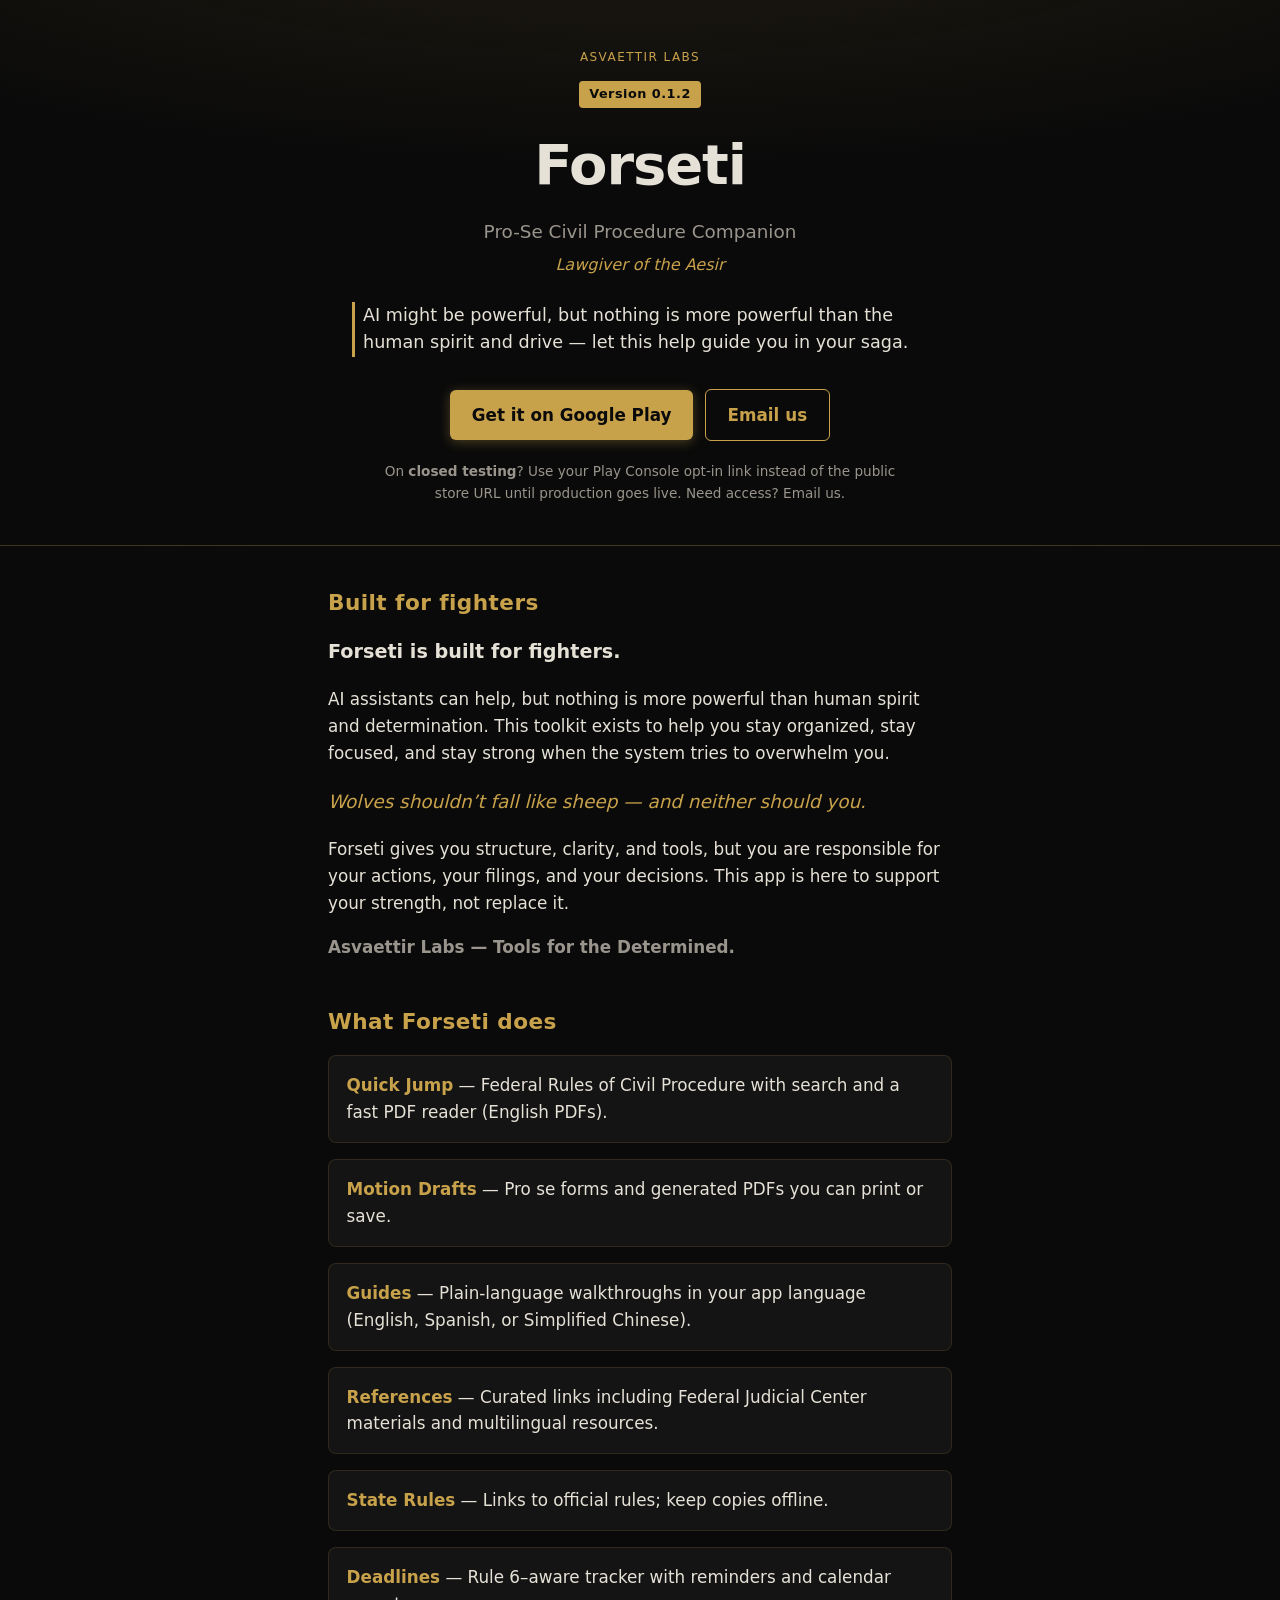
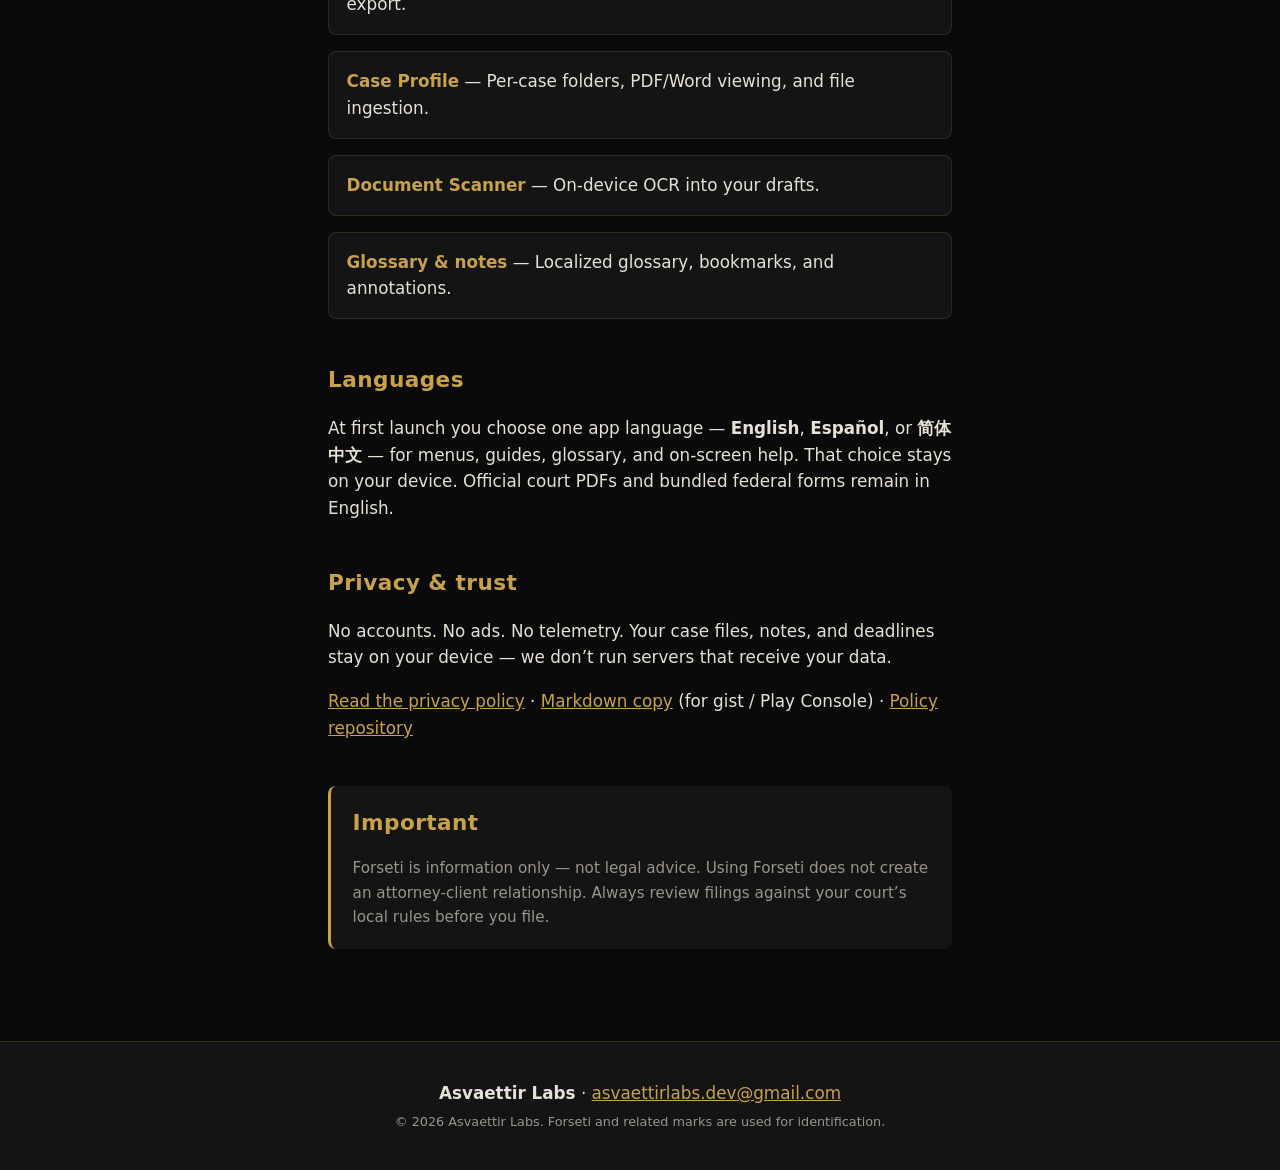
==== docs/index.html @ 3e19afb3 "Add docs/ folder for GitHub Pages (landing site)." ====
<!DOCTYPE html>
<html lang="en">
<head>
  <meta charset="utf-8" />
  <meta name="viewport" content="width=device-width, initial-scale=1" />
  <title>Forseti — Pro-Se Civil Procedure Companion | Asvaettir Labs</title>
  <meta name="description" content="Forseti 0.1.2 — Android toolkit for self-represented litigants: FRCP, motion drafts, Rule 6 deadlines, guides in English/Spanish/Chinese, and on-device OCR. No accounts. No ads. From Asvaettir Labs." />
  <meta property="og:title" content="Forseti — Pro-Se Civil Procedure Companion" />
  <meta property="og:description" content="Structure, clarity, and tools for federal civil procedure — on your device. Version 0.1.2. Asvaettir Labs." />
  <meta property="og:type" content="website" />
  <link rel="stylesheet" href="styles.css" />
</head>
<body>
  <header class="hero">
    <p class="eyebrow">Asvaettir Labs</p>
    <p class="version-badge">Version 0.1.2</p>
    <h1>Forseti</h1>
    <p class="tagline">Pro-Se Civil Procedure Companion</p>
    <p class="subtitle">Lawgiver of the Aesir</p>
    <blockquote class="motto">
      AI might be powerful, but nothing is more powerful than the human spirit and drive — let this help guide you in your saga.
    </blockquote>
    <div class="cta-row">
      <a class="btn btn-primary" href="https://play.google.com/store/apps/details?id=com.forseti">Get it on Google Play</a>
      <a class="btn btn-secondary" href="mailto:asvaettirlabs.dev@gmail.com?subject=Forseti%20%E2%80%94%20question%20or%20testing%20access">Email us</a>
    </div>
    <p class="cta-note">On <strong>closed testing</strong>? Use your Play Console opt-in link instead of the public store URL until production goes live. Need access? Email us.</p>
  </header>

  <main>
    <section class="brand" aria-labelledby="brand-heading">
      <h2 id="brand-heading">Built for fighters</h2>
      <p class="lead">Forseti is built for fighters.</p>
      <p>AI assistants can help, but nothing is more powerful than human spirit and determination. This toolkit exists to help you stay organized, stay focused, and stay strong when the system tries to overwhelm you.</p>
      <p class="pullquote">Wolves shouldn’t fall like sheep — and neither should you.</p>
      <p>Forseti gives you structure, clarity, and tools, but you are responsible for your actions, your filings, and your decisions. This app is here to support your strength, not replace it.</p>
      <p class="signoff">Asvaettir Labs — Tools for the Determined.</p>
    </section>

    <section class="features" aria-labelledby="features-heading">
      <h2 id="features-heading">What Forseti does</h2>
      <ul class="feature-grid">
        <li><strong>Quick Jump</strong> — Federal Rules of Civil Procedure with search and a fast PDF reader (English PDFs).</li>
        <li><strong>Motion Drafts</strong> — Pro se forms and generated PDFs you can print or save.</li>
        <li><strong>Guides</strong> — Plain-language walkthroughs in your app language (English, Spanish, or Simplified Chinese).</li>
        <li><strong>References</strong> — Curated links including Federal Judicial Center materials and multilingual resources.</li>
        <li><strong>State Rules</strong> — Links to official rules; keep copies offline.</li>
        <li><strong>Deadlines</strong> — Rule 6–aware tracker with reminders and calendar export.</li>
        <li><strong>Case Profile</strong> — Per-case folders, PDF/Word viewing, and file ingestion.</li>
        <li><strong>Document Scanner</strong> — On-device OCR into your drafts.</li>
        <li><strong>Glossary &amp; notes</strong> — Localized glossary, bookmarks, and annotations.</li>
      </ul>
    </section>

    <section class="languages" aria-labelledby="lang-heading">
      <h2 id="lang-heading">Languages</h2>
      <p>At first launch you choose one app language — <strong>English</strong>, <strong>Español</strong>, or <strong>简体中文</strong> — for menus, guides, glossary, and on-screen help. That choice stays on your device. Official court PDFs and bundled federal forms remain in English.</p>
    </section>

    <section class="trust" aria-labelledby="trust-heading">
      <h2 id="trust-heading">Privacy &amp; trust</h2>
      <p>No accounts. No ads. No telemetry. Your case files, notes, and deadlines stay on your device — we don’t run servers that receive your data.</p>
      <p>
        <a href="privacy-policy.html">Read the privacy policy</a>
        · <a href="privacy-policy.md">Markdown copy</a> (for gist / Play Console)
        · <a href="https://github.com/mpelletier0691-byte/asvaettir-privacy-policy">Policy repository</a>
      </p>
    </section>

    <section class="disclaimer" aria-labelledby="legal-heading">
      <h2 id="legal-heading">Important</h2>
      <p>Forseti is information only — not legal advice. Using Forseti does not create an attorney-client relationship. Always review filings against your court’s local rules before you file.</p>
    </section>
  </main>

  <footer class="site-footer">
    <p><strong>Asvaettir Labs</strong> · <a href="mailto:asvaettirlabs.dev@gmail.com">asvaettirlabs.dev@gmail.com</a></p>
    <p class="fine">© <span id="year"></span> Asvaettir Labs. Forseti and related marks are used for identification.</p>
  </footer>
  <script>
    document.getElementById("year").textContent = new Date().getFullYear();
  </script>
</body>
</html>
---- docs/styles.css ----
/* Forseti landing — matches in-app palette: charcoal, rune gold, ash white */

:root {
  --bg: #0a0a0a;
  --surface: #141414;
  --gold: #c8a24b;
  --ash-white: #e6e1d6;
  --ash-grey: #9a958c;
  --max: 42rem;
}

*,
*::before,
*::after {
  box-sizing: border-box;
}

html {
  scroll-behavior: smooth;
}

body {
  margin: 0;
  font-family: system-ui, -apple-system, "Segoe UI", Roboto, Ubuntu, Cantarell, "Noto Sans", sans-serif;
  background: var(--bg);
  color: var(--ash-white);
  line-height: 1.6;
  font-size: 1.05rem;
}

.hero {
  padding: 3rem 1.5rem 2.5rem;
  text-align: center;
  border-bottom: 1px solid rgba(200, 162, 75, 0.25);
  background: radial-gradient(ellipse 80% 50% at 50% -20%, rgba(200, 162, 75, 0.12), transparent);
}

.eyebrow {
  text-transform: uppercase;
  letter-spacing: 0.12em;
  font-size: 0.75rem;
  color: var(--gold);
  margin: 0 0 0.75rem;
}

.hero-compact {
  padding-bottom: 1.75rem;
}

.version-badge {
  display: inline-block;
  margin: 0 0 0.75rem;
  padding: 0.2rem 0.65rem;
  border-radius: 4px;
  font-size: 0.8rem;
  font-weight: 600;
  letter-spacing: 0.04em;
  color: var(--bg);
  background: var(--gold);
}

.hero h1 {
  margin: 0;
  font-size: clamp(2.5rem, 8vw, 3.5rem);
  font-weight: 700;
  letter-spacing: -0.02em;
}

.tagline {
  margin: 0.5rem 0 0;
  font-size: 1.15rem;
  color: var(--ash-grey);
}

.subtitle {
  margin: 0.35rem 0 1.5rem;
  font-style: italic;
  color: var(--gold);
  font-size: 1rem;
}

.motto {
  margin: 0 auto 2rem;
  max-width: 36rem;
  padding: 0 0.5rem;
  border: none;
  border-left: 3px solid var(--gold);
  text-align: left;
  font-size: 1.1rem;
  line-height: 1.55;
  color: var(--ash-white);
  background: transparent;
}

.cta-row {
  display: flex;
  flex-wrap: wrap;
  gap: 0.75rem;
  justify-content: center;
  align-items: center;
}

.btn {
  display: inline-block;
  padding: 0.75rem 1.35rem;
  border-radius: 6px;
  font-weight: 600;
  text-decoration: none;
  transition: transform 0.12s ease, box-shadow 0.12s ease;
}

.btn:hover {
  transform: translateY(-1px);
}

.btn-primary {
  background: var(--gold);
  color: var(--bg);
  box-shadow: 0 2px 12px rgba(200, 162, 75, 0.35);
}

.btn-secondary {
  background: transparent;
  color: var(--gold);
  border: 1px solid var(--gold);
}

.cta-note {
  margin: 1.25rem auto 0;
  max-width: 32rem;
  font-size: 0.85rem;
  color: var(--ash-grey);
}

.cta-note code {
  font-size: 0.78rem;
  color: var(--gold);
}

main {
  max-width: var(--max);
  margin: 0 auto;
  padding: 2.5rem 1.5rem 3rem;
}

section {
  margin-bottom: 2.75rem;
}

section h2 {
  margin: 0 0 1rem;
  font-size: 1.35rem;
  color: var(--gold);
  letter-spacing: 0.02em;
}

.lead {
  font-size: 1.2rem;
  font-weight: 600;
  margin-top: 0;
}

.pullquote {
  font-size: 1.15rem;
  font-style: italic;
  color: var(--gold);
  margin: 1.25rem 0;
}

.signoff {
  margin-bottom: 0;
  font-weight: 600;
  color: var(--ash-grey);
}

.feature-grid {
  list-style: none;
  padding: 0;
  margin: 0;
  display: grid;
  gap: 1rem;
}

.feature-grid li {
  padding: 1rem 1.1rem;
  background: var(--surface);
  border-radius: 8px;
  border: 1px solid rgba(200, 162, 75, 0.15);
}

.feature-grid strong {
  color: var(--gold);
}

.trust a,
.site-footer a {
  color: var(--gold);
}

.trust a:hover,
.site-footer a:hover {
  text-decoration: underline;
}

.disclaimer {
  padding: 1.25rem 1.35rem;
  background: var(--surface);
  border-radius: 8px;
  border-left: 3px solid var(--gold);
}

.disclaimer p {
  margin: 0;
  font-size: 0.95rem;
  color: var(--ash-grey);
}

.site-footer {
  text-align: center;
  padding: 2rem 1.5rem;
  border-top: 1px solid rgba(200, 162, 75, 0.2);
  background: var(--surface);
}

.site-footer p {
  margin: 0.35rem 0;
}

.fine {
  font-size: 0.8rem;
  color: var(--ash-grey);
}

.policy-meta {
  margin: 0.5rem 0 1rem;
  font-size: 0.9rem;
  color: var(--ash-grey);
}

.back-link {
  color: var(--gold);
  text-decoration: none;
  font-weight: 600;
}

.back-link:hover {
  text-decoration: underline;
}

.policy h2 {
  margin: 1.75rem 0 0.65rem;
  font-size: 1.1rem;
  color: var(--gold);
}

.policy ul {
  margin: 0.5rem 0 1rem;
  padding-left: 1.25rem;
}

.policy li {
  margin-bottom: 0.35rem;
}

.disclaimer-inline {
  margin-top: 2rem;
  padding: 1rem 1.1rem;
  background: var(--surface);
  border-radius: 8px;
  border-left: 3px solid var(--gold);
  font-size: 0.95rem;
  color: var(--ash-grey);
}
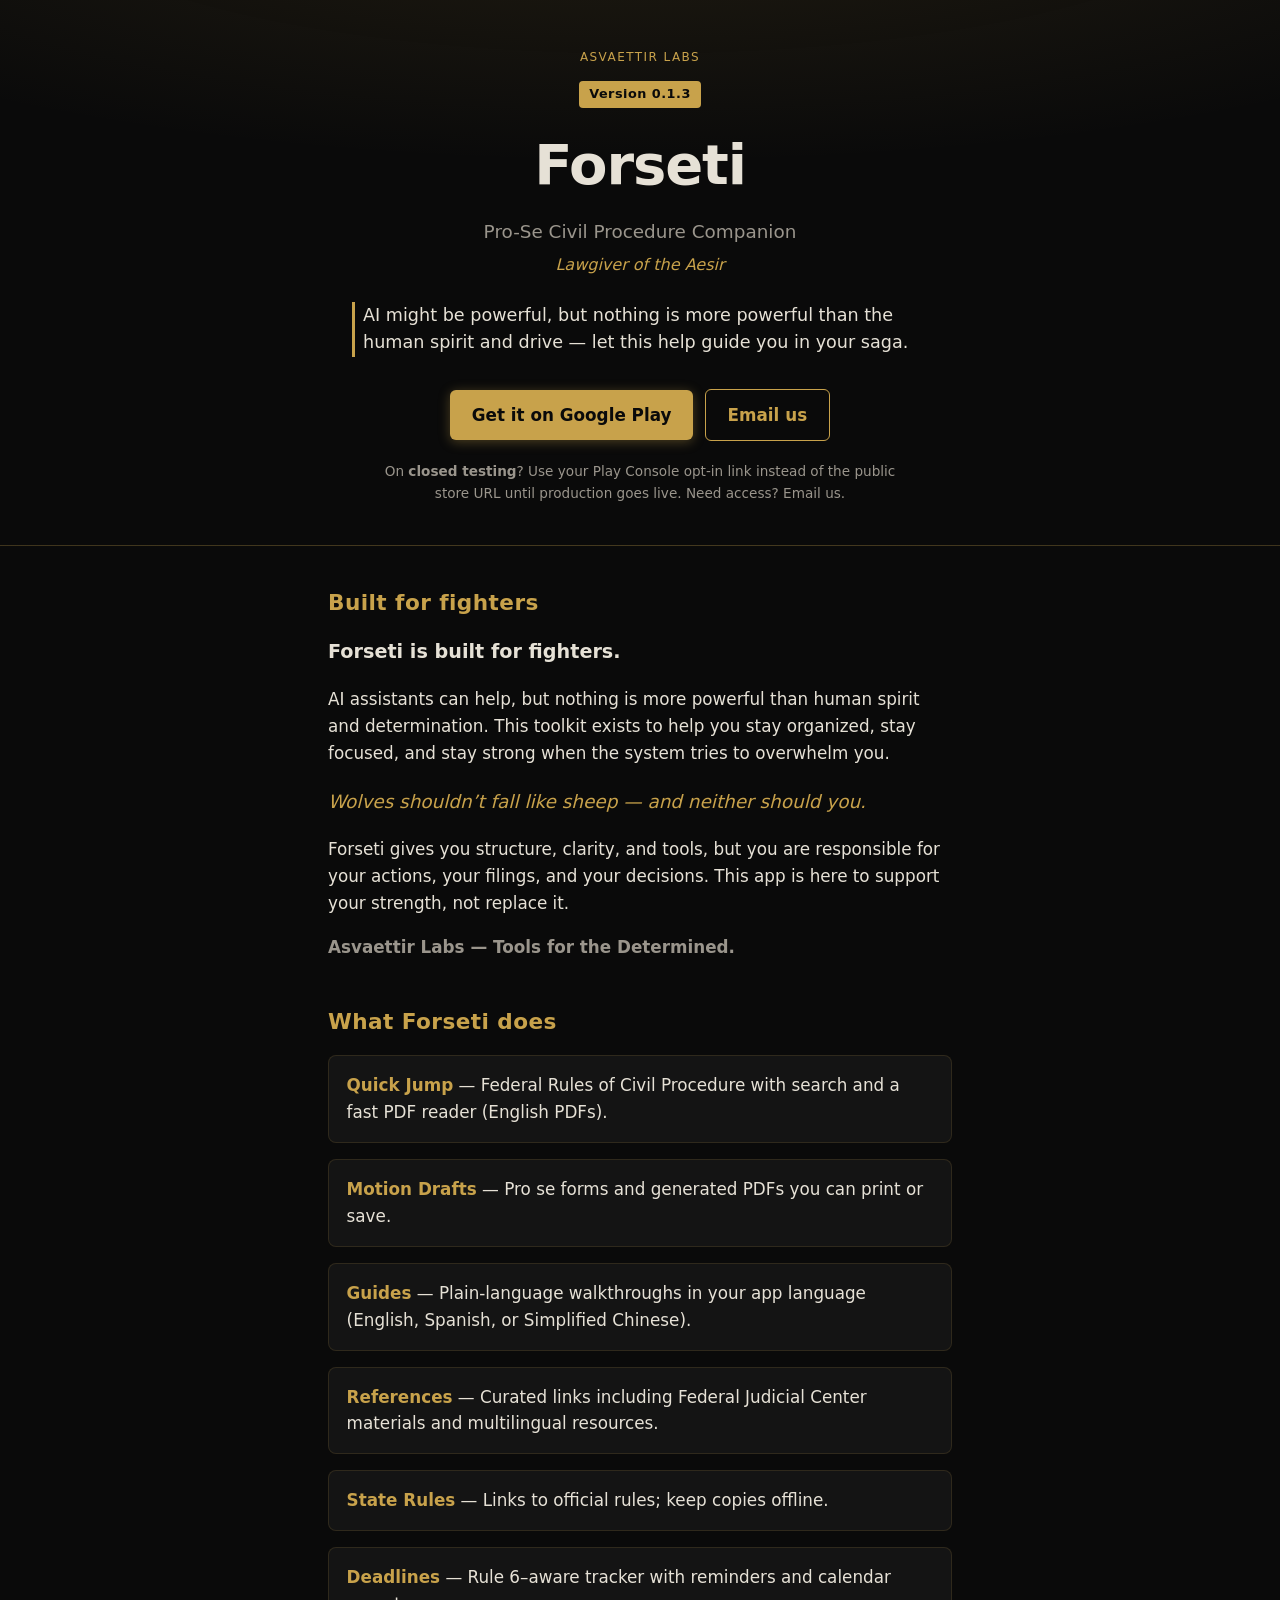
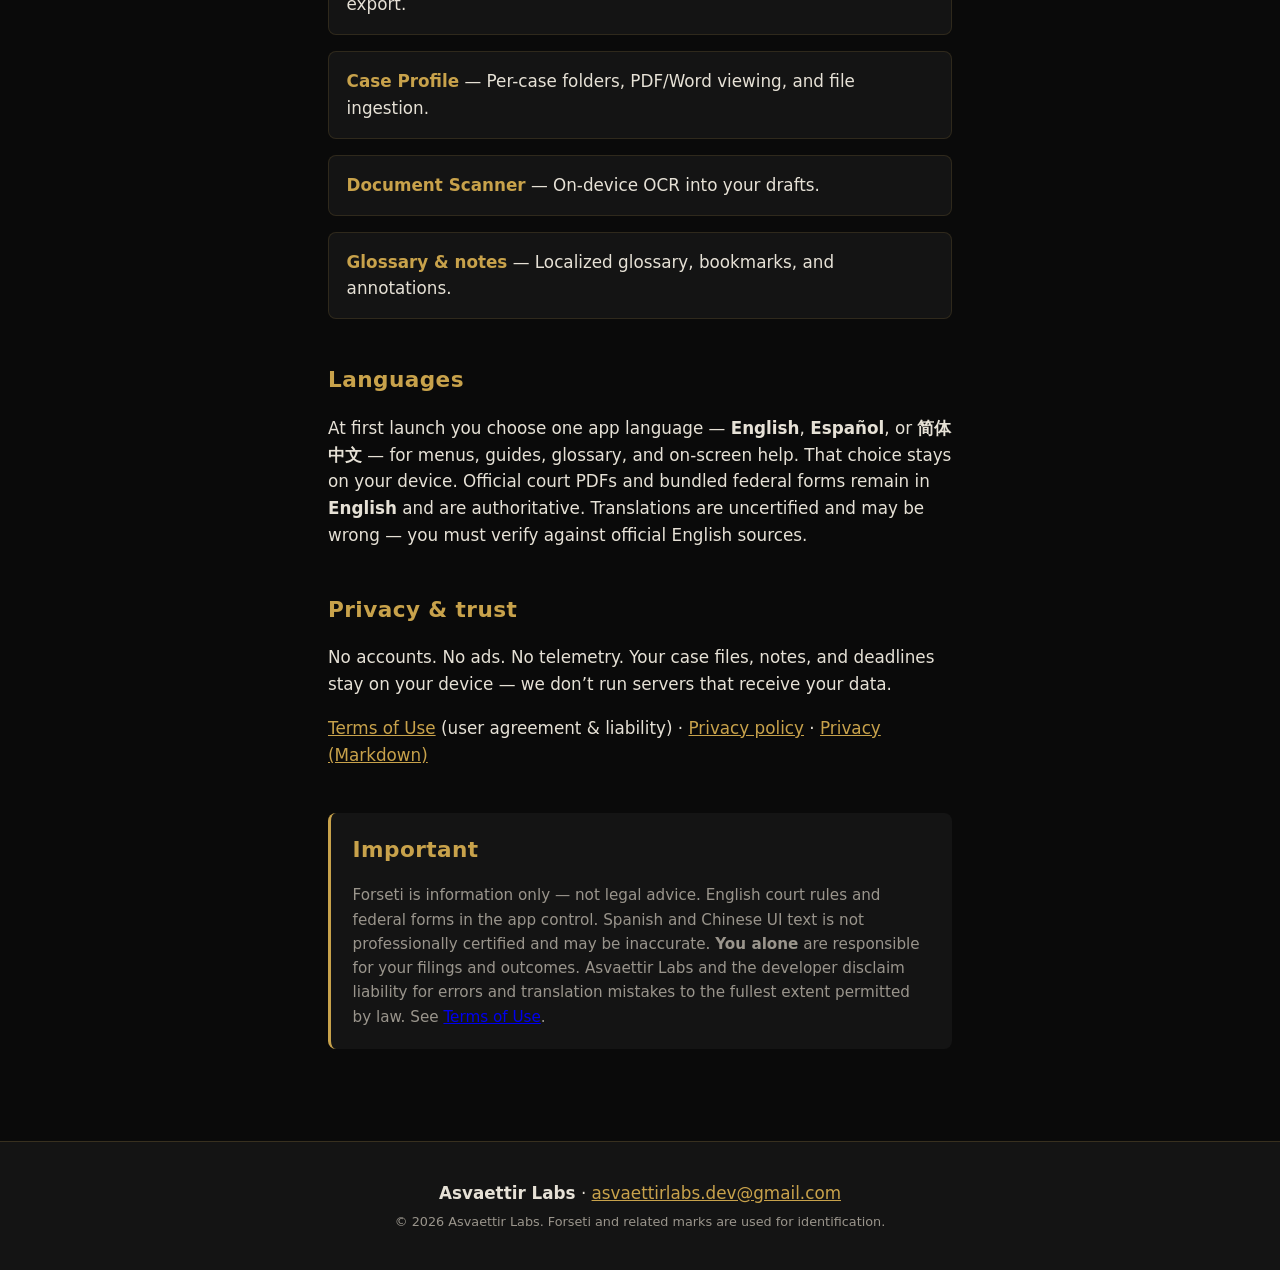
==== commit 8a6c1afd: "Legal: translation disclaimer, Terms of Use, privacy update (0.1.3)." ====
--- a/docs/index.html
+++ b/docs/index.html
@@ -13,7 +13,7 @@
 <body>
   <header class="hero">
     <p class="eyebrow">Asvaettir Labs</p>
-    <p class="version-badge">Version 0.1.2</p>
+    <p class="version-badge">Version 0.1.3</p>
     <h1>Forseti</h1>
     <p class="tagline">Pro-Se Civil Procedure Companion</p>
     <p class="subtitle">Lawgiver of the Aesir</p>
@@ -54,22 +54,22 @@
 
     <section class="languages" aria-labelledby="lang-heading">
       <h2 id="lang-heading">Languages</h2>
-      <p>At first launch you choose one app language — <strong>English</strong>, <strong>Español</strong>, or <strong>简体中文</strong> — for menus, guides, glossary, and on-screen help. That choice stays on your device. Official court PDFs and bundled federal forms remain in English.</p>
+      <p>At first launch you choose one app language — <strong>English</strong>, <strong>Español</strong>, or <strong>简体中文</strong> — for menus, guides, glossary, and on-screen help. That choice stays on your device. Official court PDFs and bundled federal forms remain in <strong>English</strong> and are authoritative. Translations are uncertified and may be wrong — you must verify against official English sources.</p>
     </section>
 
     <section class="trust" aria-labelledby="trust-heading">
       <h2 id="trust-heading">Privacy &amp; trust</h2>
       <p>No accounts. No ads. No telemetry. Your case files, notes, and deadlines stay on your device — we don’t run servers that receive your data.</p>
       <p>
-        <a href="privacy-policy.html">Read the privacy policy</a>
-        · <a href="privacy-policy.md">Markdown copy</a> (for gist / Play Console)
-        · <a href="https://github.com/mpelletier0691-byte/asvaettir-privacy-policy">Policy repository</a>
+        <a href="terms-of-use.html">Terms of Use</a> (user agreement &amp; liability)
+        · <a href="privacy-policy.html">Privacy policy</a>
+        · <a href="privacy-policy.md">Privacy (Markdown)</a>
       </p>
     </section>
 
     <section class="disclaimer" aria-labelledby="legal-heading">
       <h2 id="legal-heading">Important</h2>
-      <p>Forseti is information only — not legal advice. Using Forseti does not create an attorney-client relationship. Always review filings against your court’s local rules before you file.</p>
+      <p>Forseti is information only — not legal advice. English court rules and federal forms in the app control. Spanish and Chinese UI text is not professionally certified and may be inaccurate. <strong>You alone</strong> are responsible for your filings and outcomes. Asvaettir Labs and the developer disclaim liability for errors and translation mistakes to the fullest extent permitted by law. See <a href="terms-of-use.html">Terms of Use</a>.</p>
     </section>
   </main>
 
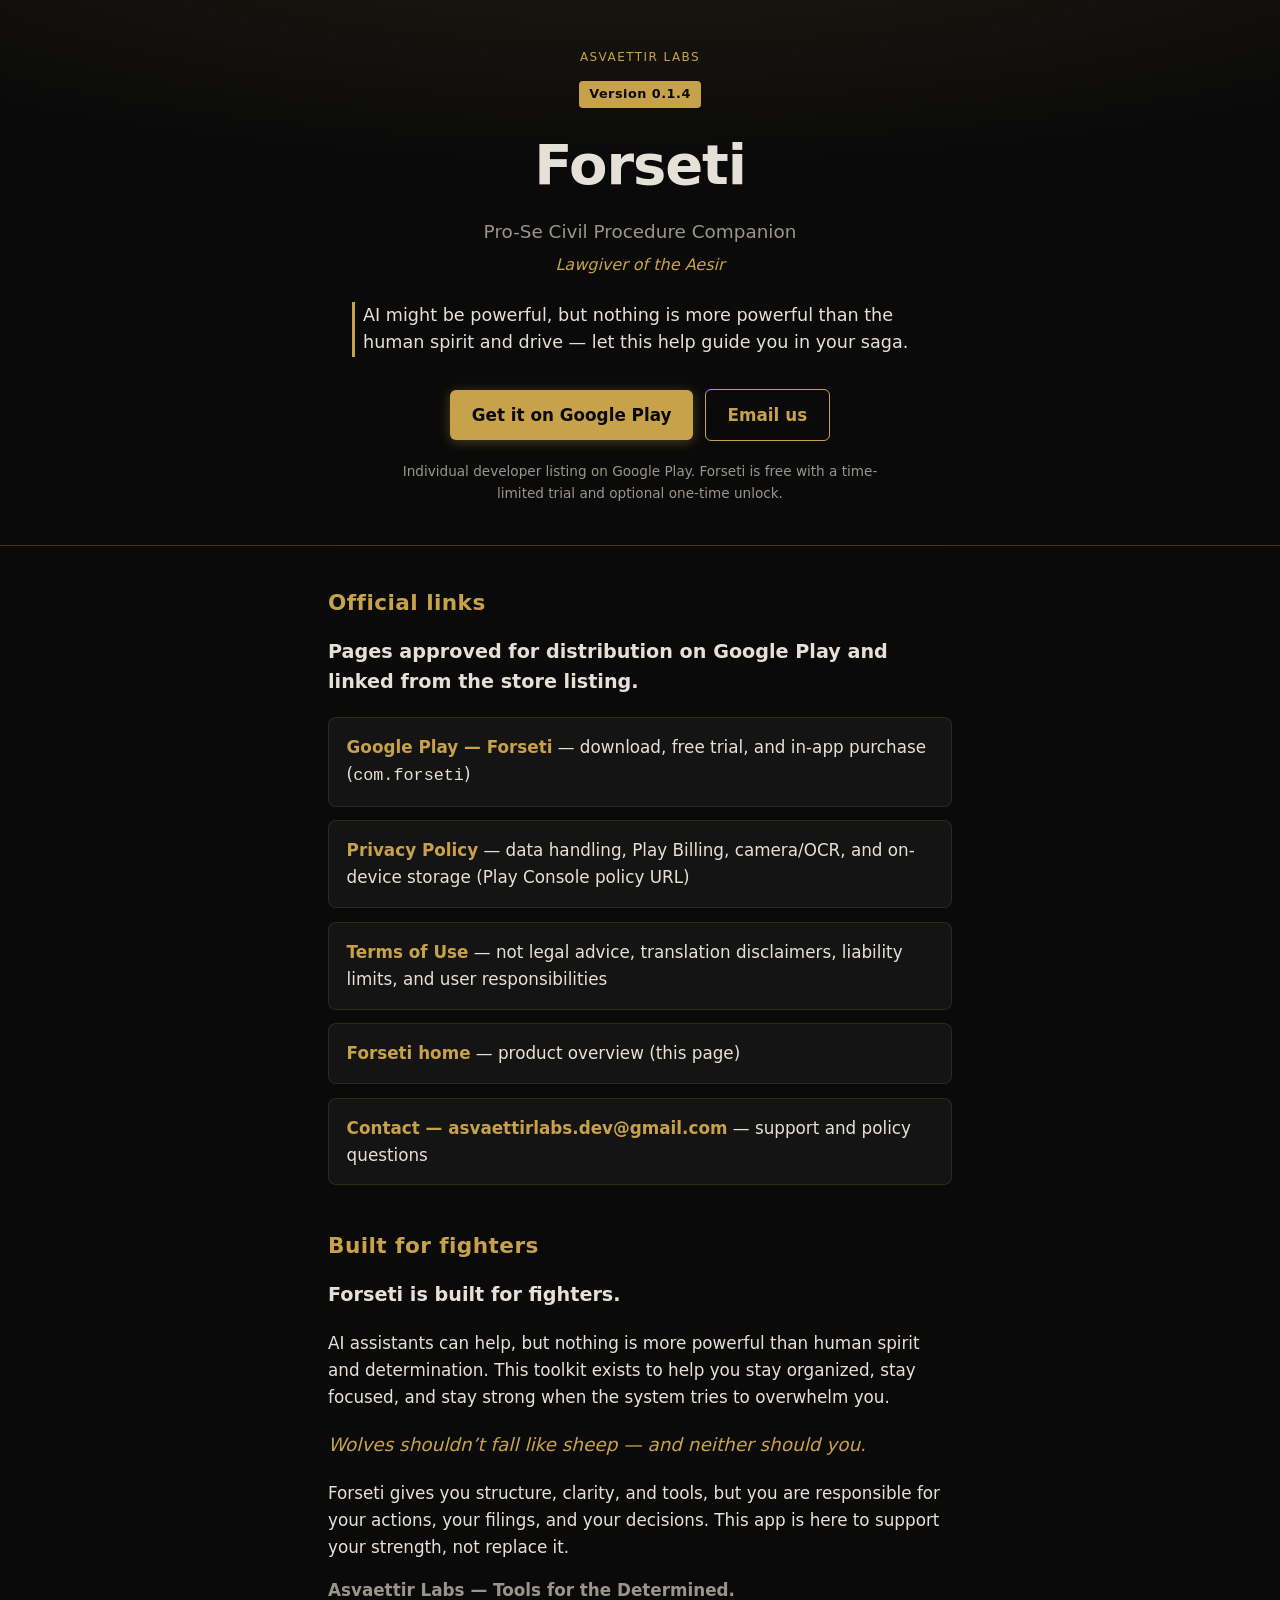
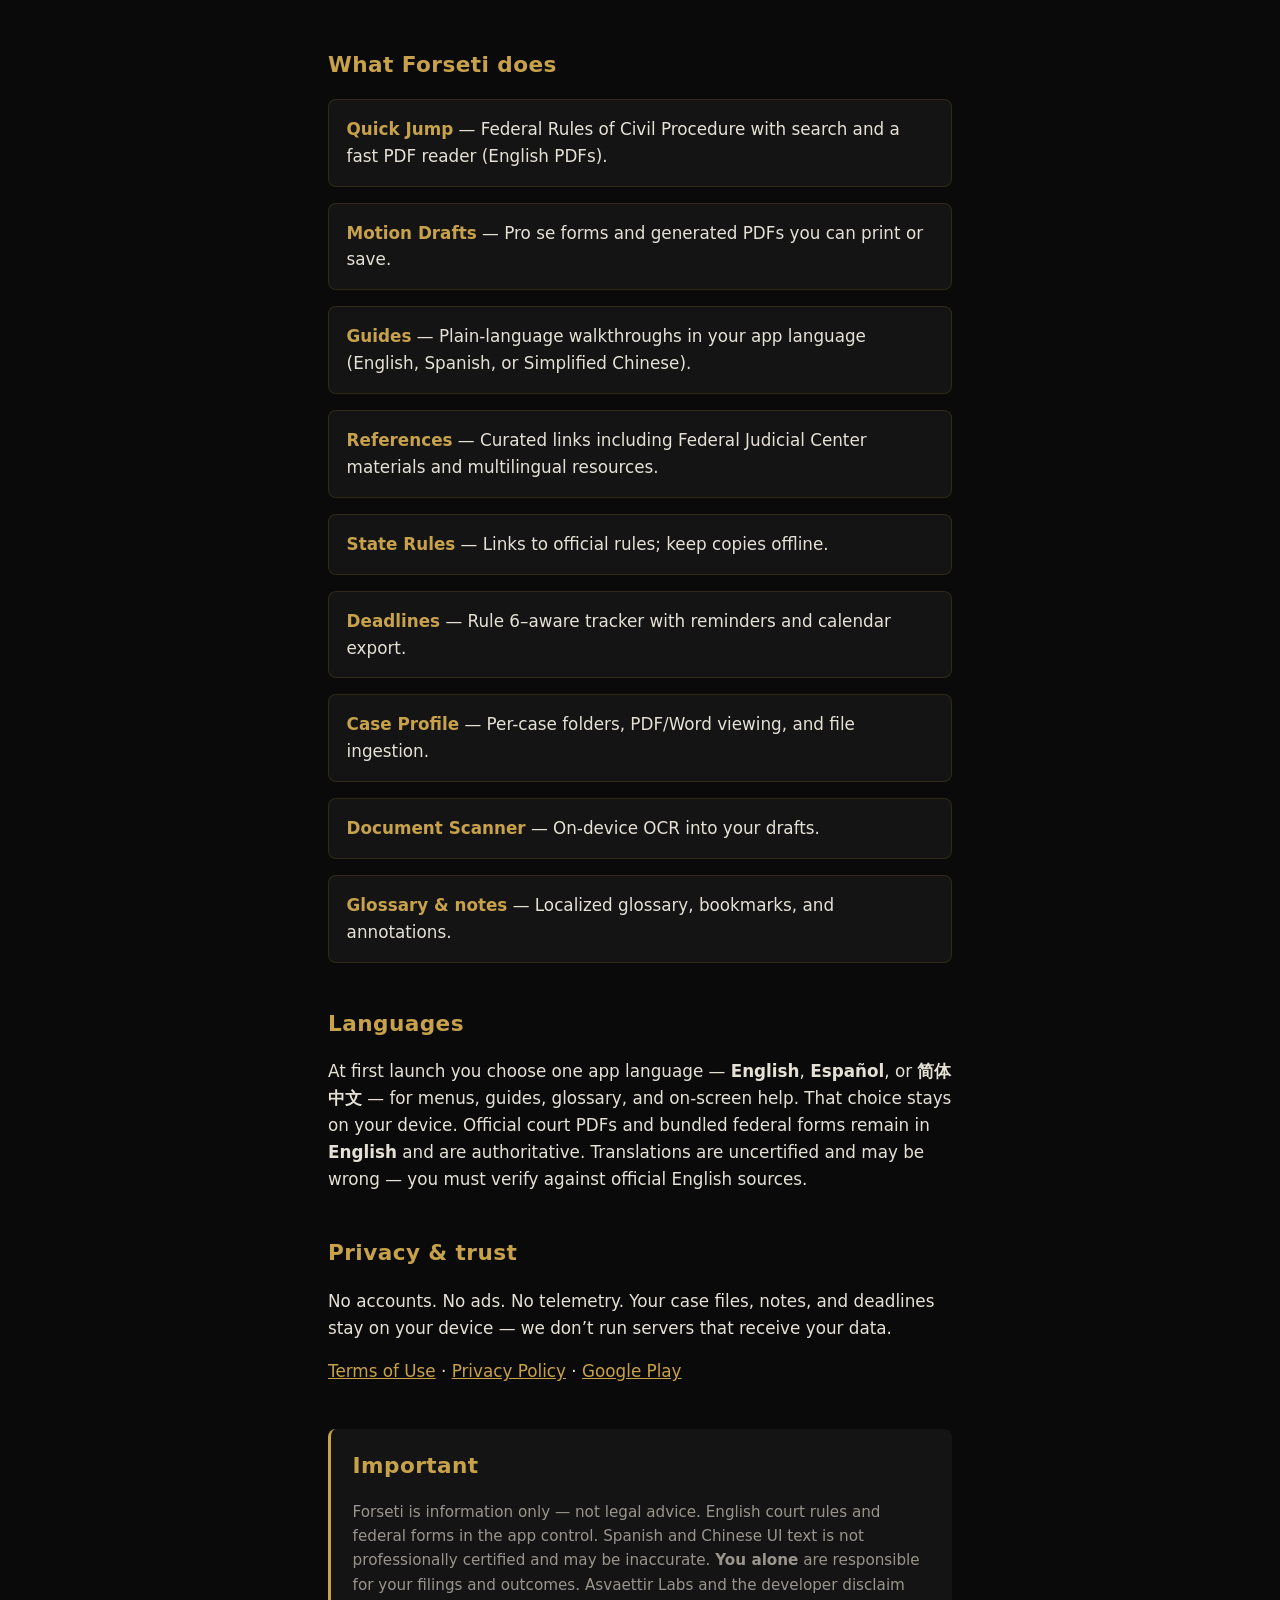
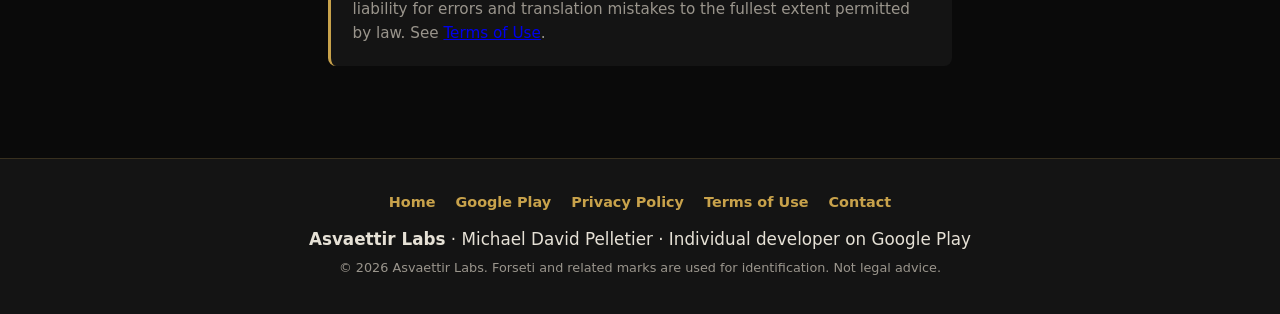
==== commit cb09a3da: "Add official links hub to Forseti landing site (v0.1.4). Link Play, privacy, and terms across pages;" ====
--- a/docs/index.html
+++ b/docs/index.html
@@ -4,16 +4,16 @@
   <meta charset="utf-8" />
   <meta name="viewport" content="width=device-width, initial-scale=1" />
   <title>Forseti — Pro-Se Civil Procedure Companion | Asvaettir Labs</title>
-  <meta name="description" content="Forseti 0.1.2 — Android toolkit for self-represented litigants: FRCP, motion drafts, Rule 6 deadlines, guides in English/Spanish/Chinese, and on-device OCR. No accounts. No ads. From Asvaettir Labs." />
+  <meta name="description" content="Forseti — Android toolkit for self-represented litigants: FRCP, motion drafts, Rule 6 deadlines, guides in English/Spanish/Chinese, and on-device OCR. No accounts. No ads. From Asvaettir Labs." />
   <meta property="og:title" content="Forseti — Pro-Se Civil Procedure Companion" />
-  <meta property="og:description" content="Structure, clarity, and tools for federal civil procedure — on your device. Version 0.1.2. Asvaettir Labs." />
+  <meta property="og:description" content="Structure, clarity, and tools for federal civil procedure — on your device. Asvaettir Labs." />
   <meta property="og:type" content="website" />
   <link rel="stylesheet" href="styles.css" />
 </head>
 <body>
   <header class="hero">
     <p class="eyebrow">Asvaettir Labs</p>
-    <p class="version-badge">Version 0.1.3</p>
+    <p class="version-badge">Version 0.1.4</p>
     <h1>Forseti</h1>
     <p class="tagline">Pro-Se Civil Procedure Companion</p>
     <p class="subtitle">Lawgiver of the Aesir</p>
@@ -22,12 +22,24 @@
     </blockquote>
     <div class="cta-row">
       <a class="btn btn-primary" href="https://play.google.com/store/apps/details?id=com.forseti">Get it on Google Play</a>
-      <a class="btn btn-secondary" href="mailto:asvaettirlabs.dev@gmail.com?subject=Forseti%20%E2%80%94%20question%20or%20testing%20access">Email us</a>
+      <a class="btn btn-secondary" href="mailto:asvaettirlabs.dev@gmail.com?subject=Forseti%20%E2%80%94%20question%20or%20support">Email us</a>
     </div>
-    <p class="cta-note">On <strong>closed testing</strong>? Use your Play Console opt-in link instead of the public store URL until production goes live. Need access? Email us.</p>
+    <p class="cta-note">Individual developer listing on Google Play. Forseti is free with a time-limited trial and optional one-time unlock.</p>
   </header>
 
   <main>
+    <section class="official-links" aria-labelledby="links-heading">
+      <h2 id="links-heading">Official links</h2>
+      <p class="lead">Pages approved for distribution on Google Play and linked from the store listing.</p>
+      <ul class="link-grid">
+        <li><a href="https://play.google.com/store/apps/details?id=com.forseti">Google Play — Forseti</a> — download, free trial, and in-app purchase (<code>com.forseti</code>)</li>
+        <li><a href="privacy-policy.html">Privacy Policy</a> — data handling, Play Billing, camera/OCR, and on-device storage (Play Console policy URL)</li>
+        <li><a href="terms-of-use.html">Terms of Use</a> — not legal advice, translation disclaimers, liability limits, and user responsibilities</li>
+        <li><a href="index.html">Forseti home</a> — product overview (this page)</li>
+        <li><a href="mailto:asvaettirlabs.dev@gmail.com">Contact — asvaettirlabs.dev@gmail.com</a> — support and policy questions</li>
+      </ul>
+    </section>
+
     <section class="brand" aria-labelledby="brand-heading">
       <h2 id="brand-heading">Built for fighters</h2>
       <p class="lead">Forseti is built for fighters.</p>
@@ -61,9 +73,9 @@
       <h2 id="trust-heading">Privacy &amp; trust</h2>
       <p>No accounts. No ads. No telemetry. Your case files, notes, and deadlines stay on your device — we don’t run servers that receive your data.</p>
       <p>
-        <a href="terms-of-use.html">Terms of Use</a> (user agreement &amp; liability)
-        · <a href="privacy-policy.html">Privacy policy</a>
-        · <a href="privacy-policy.md">Privacy (Markdown)</a>
+        <a href="terms-of-use.html">Terms of Use</a>
+        · <a href="privacy-policy.html">Privacy Policy</a>
+        · <a href="https://play.google.com/store/apps/details?id=com.forseti">Google Play</a>
       </p>
     </section>
 
@@ -74,8 +86,15 @@
   </main>
 
   <footer class="site-footer">
-    <p><strong>Asvaettir Labs</strong> · <a href="mailto:asvaettirlabs.dev@gmail.com">asvaettirlabs.dev@gmail.com</a></p>
-    <p class="fine">© <span id="year"></span> Asvaettir Labs. Forseti and related marks are used for identification.</p>
+    <nav class="footer-nav" aria-label="Forseti official links">
+      <a href="index.html">Home</a>
+      <a href="https://play.google.com/store/apps/details?id=com.forseti">Google Play</a>
+      <a href="privacy-policy.html">Privacy Policy</a>
+      <a href="terms-of-use.html">Terms of Use</a>
+      <a href="mailto:asvaettirlabs.dev@gmail.com">Contact</a>
+    </nav>
+    <p><strong>Asvaettir Labs</strong> · Michael David Pelletier · Individual developer on Google Play</p>
+    <p class="fine">© <span id="year"></span> Asvaettir Labs. Forseti and related marks are used for identification. Not legal advice.</p>
   </footer>
   <script>
     document.getElementById("year").textContent = new Date().getFullYear();
--- a/docs/styles.css
+++ b/docs/styles.css
@@ -271,3 +271,51 @@
   font-size: 0.95rem;
   color: var(--ash-grey);
 }
+
+.link-grid {
+  list-style: none;
+  padding: 0;
+  margin: 0;
+  display: grid;
+  gap: 0.85rem;
+}
+
+.link-grid li {
+  padding: 1rem 1.1rem;
+  background: var(--surface);
+  border-radius: 8px;
+  border: 1px solid rgba(200, 162, 75, 0.15);
+}
+
+.link-grid a {
+  color: var(--gold);
+  font-weight: 600;
+  text-decoration: none;
+}
+
+.link-grid a:hover {
+  text-decoration: underline;
+}
+
+.footer-nav {
+  display: flex;
+  flex-wrap: wrap;
+  gap: 0.5rem 1.25rem;
+  justify-content: center;
+  margin-bottom: 0.75rem;
+}
+
+.footer-nav a {
+  color: var(--gold);
+  text-decoration: none;
+  font-weight: 600;
+  font-size: 0.9rem;
+}
+
+.footer-nav a:hover {
+  text-decoration: underline;
+}
+
+.policy a {
+  color: var(--gold);
+}
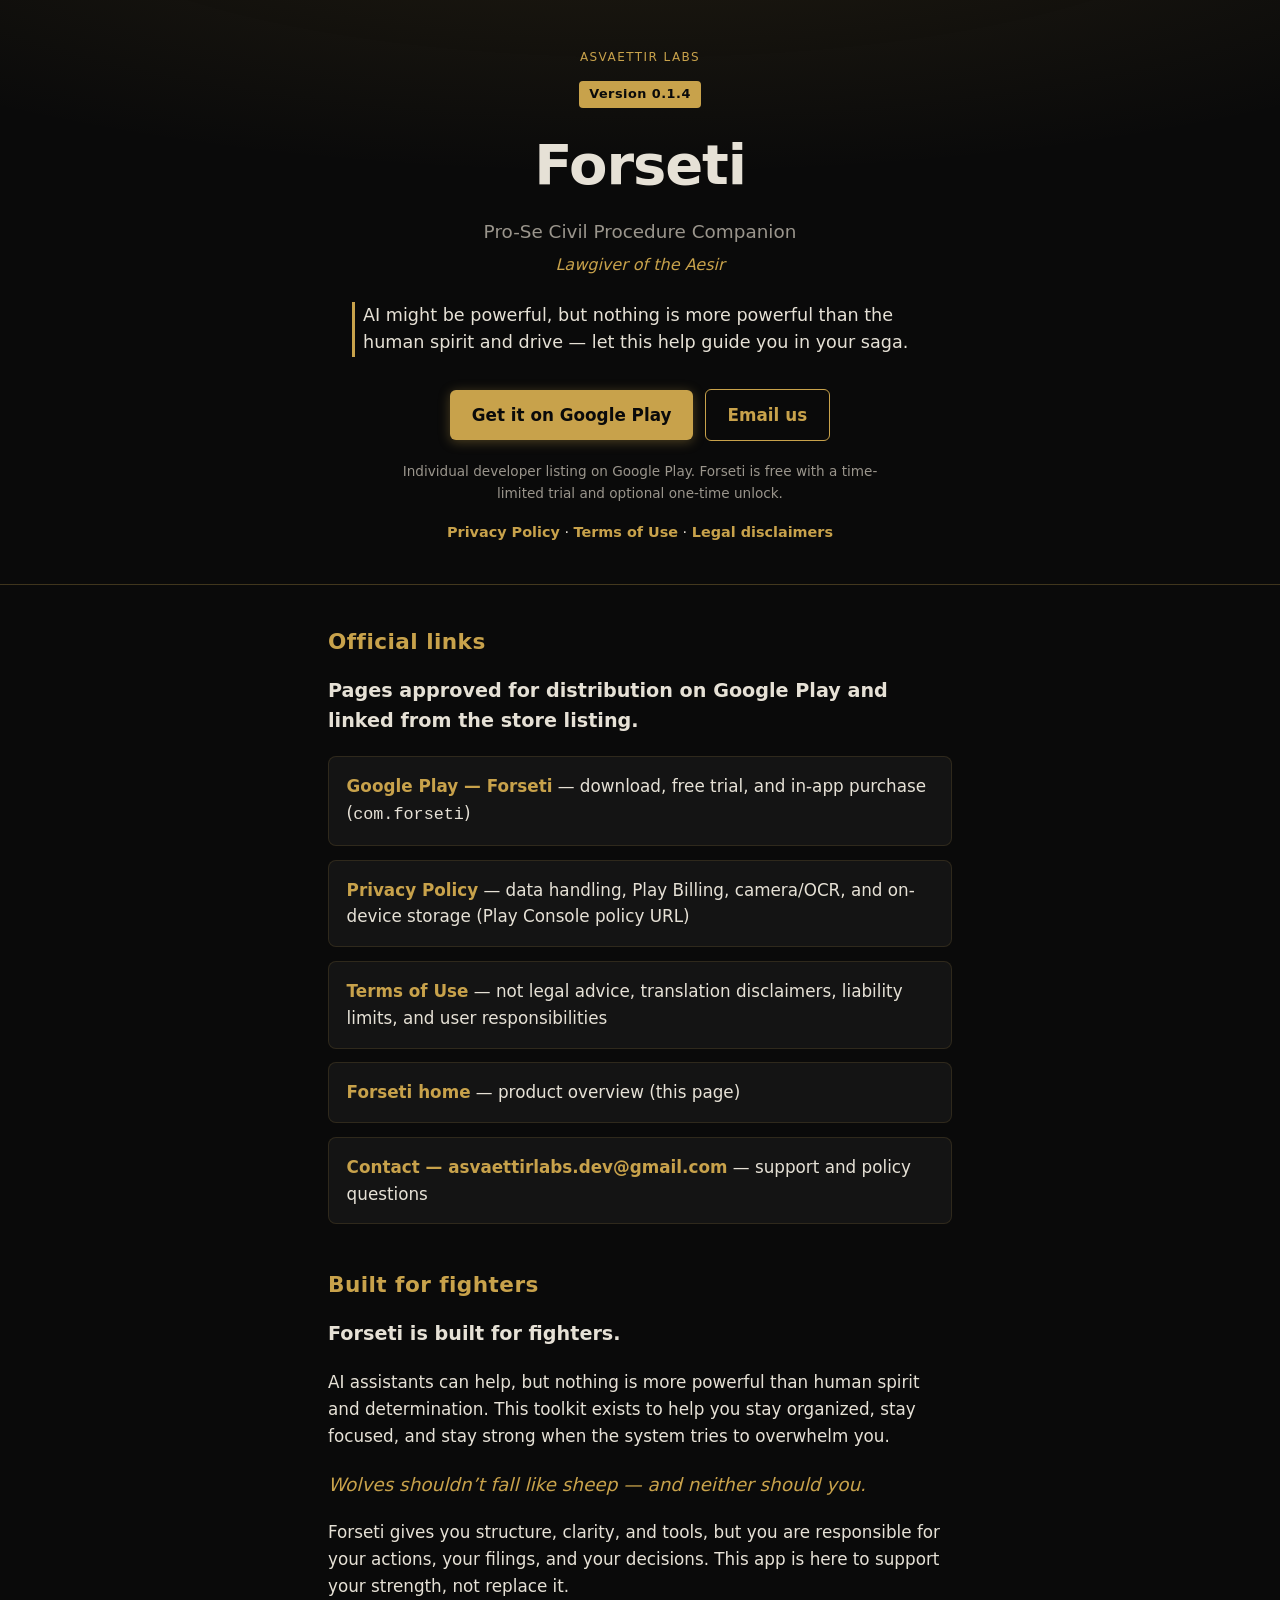
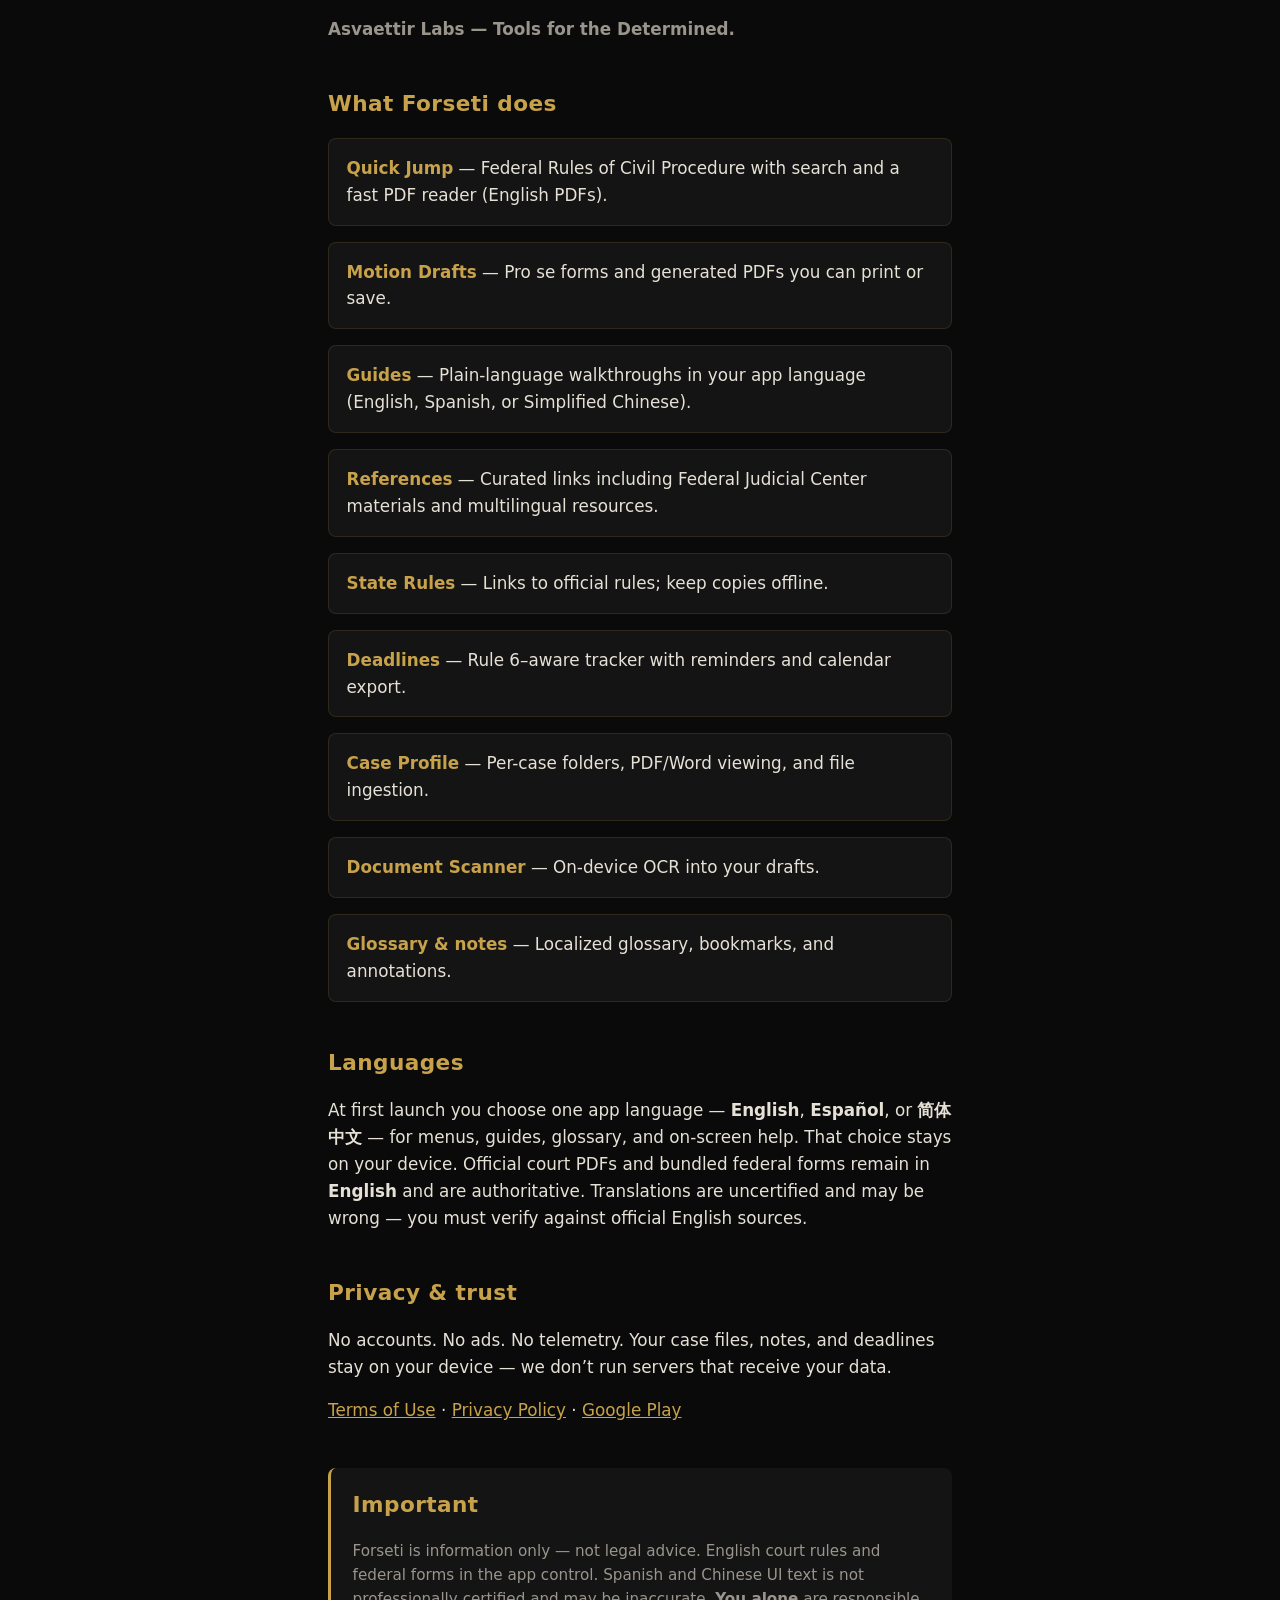
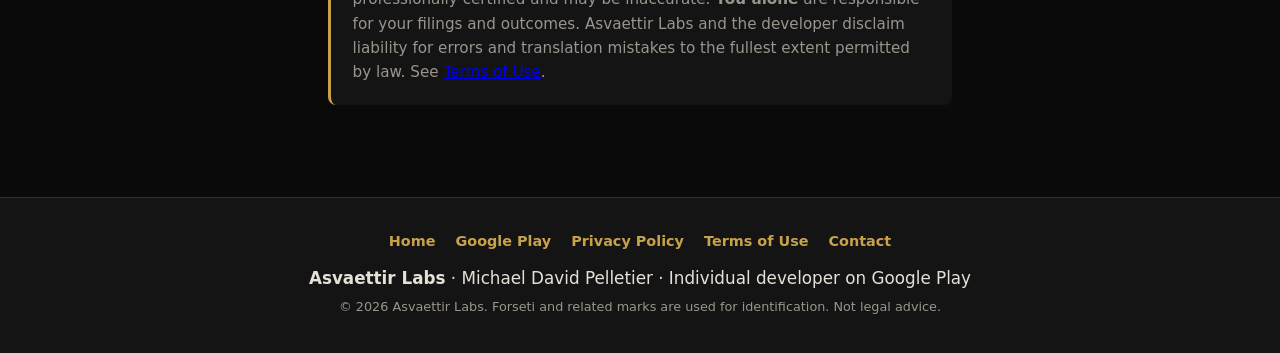
==== commit b1c25467: "Add hero legal links on Forseti landing page. Surface privacy, terms, and disclaimer anchor directly" ====
--- a/docs/index.html
+++ b/docs/index.html
@@ -25,6 +25,11 @@
       <a class="btn btn-secondary" href="mailto:asvaettirlabs.dev@gmail.com?subject=Forseti%20%E2%80%94%20question%20or%20support">Email us</a>
     </div>
     <p class="cta-note">Individual developer listing on Google Play. Forseti is free with a time-limited trial and optional one-time unlock.</p>
+    <p class="hero-legal">
+      <a href="privacy-policy.html">Privacy Policy</a>
+      · <a href="terms-of-use.html">Terms of Use</a>
+      · <a href="#legal-heading">Legal disclaimers</a>
+    </p>
   </header>
 
   <main>
--- a/docs/styles.css
+++ b/docs/styles.css
@@ -137,6 +137,22 @@
   color: var(--gold);
 }
 
+.hero-legal {
+  margin: 1rem auto 0;
+  max-width: 32rem;
+  font-size: 0.9rem;
+}
+
+.hero-legal a {
+  color: var(--gold);
+  font-weight: 600;
+  text-decoration: none;
+}
+
+.hero-legal a:hover {
+  text-decoration: underline;
+}
+
 main {
   max-width: var(--max);
   margin: 0 auto;
